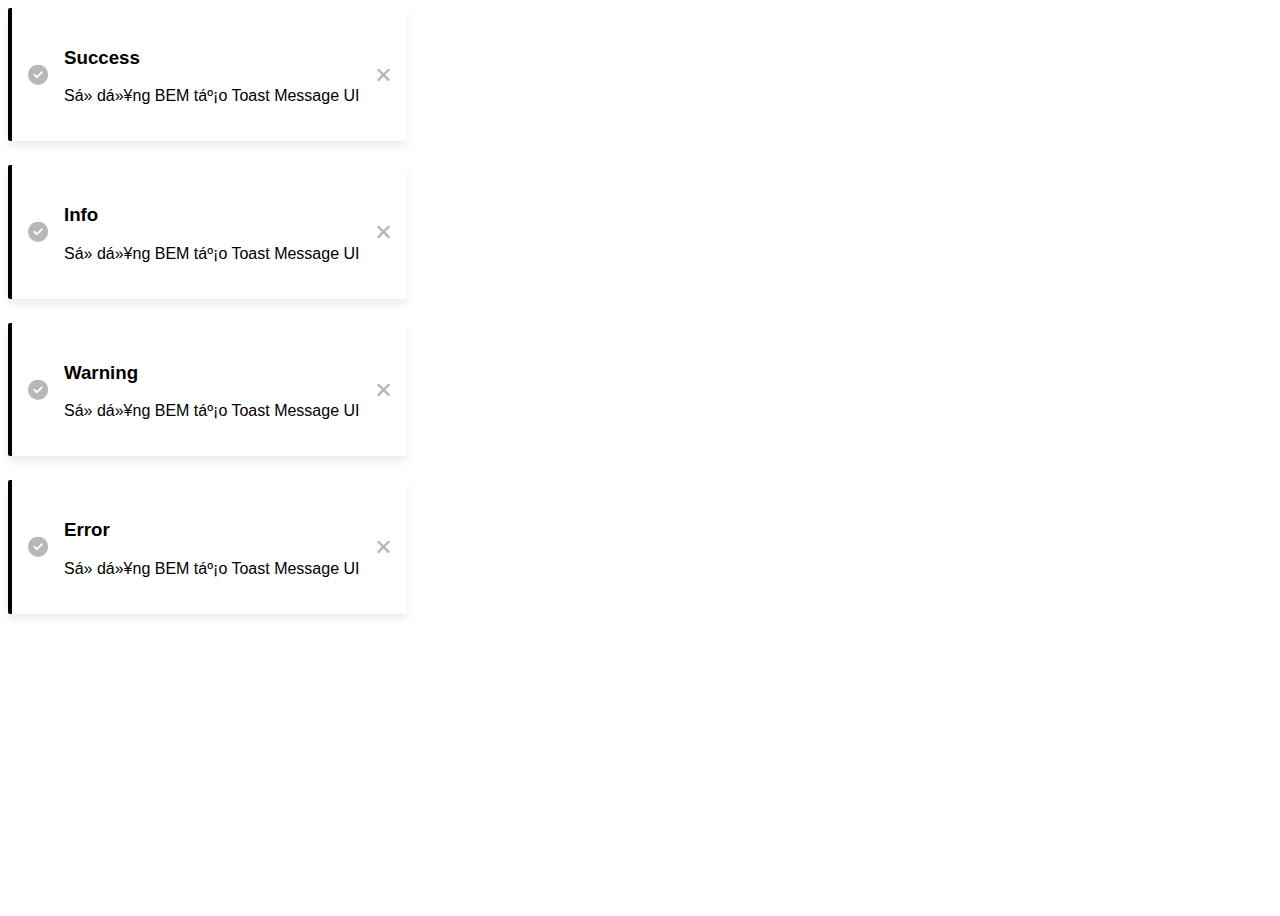
==== 25-12-2024/index.html @ 443a854b "edit" ====
<html>
<head>
    <title>Học HTML và CSS</title>
    <meta charset="UTF-8>">
    <meta name="description" content="Mô tả các nội dung của trang web">
    <meta name="keyword" content="Các từ khóa liên quan SEO">
    <meta name="author" content="Công ty betofumi">
    <meta name="Viewport" content="width=device-width, initial-scale=1.0,  maximum-scale=1.5,     user-scalable=yes">
    <link rel="stylesheet" href="main.css">
    <link rel="stylesheet" href="https://cdnjs.cloudflare.com/ajax/libs/font-awesome/6.7.2/css/all.min.css" integrity="sha512-Evv84Mr4kqVGRNSgIGL/F/aIDqQb7xQ2vcrdIwxfjThSH8CSR7PBEakCr51Ck+w+/U6swU2Im1vVX0SVk9ABhg==" crossorigin="anonymous" referrerpolicy="no-referrer" />    <style>
        body{
            font-family: Arial, Helvetica, sans-serif;
        }
    </style>
</head>
<body>
    <div>
        <!-- Success -->
        <div class="toast">
           <div class="toast__icon">
                <i class="fa-solid fa-circle-check"></i>

           </div>
           <div class="toast__body">
                <h3 class="toast__title">Success</h3>
                <p class="toast__msg"> Sử dụng BEM tạo Toast Message UI </p>
           </div>
           <div class="toast__close">
                <i class="fa-solid fa-xmark"></i>

           </div>
        </div>
        <!-- Info -->
        <div class="toast">
            <div class="toast__icon">
                 <i class="fa-solid fa-circle-check"></i>
 
            </div>
            <div class="toast__body">
                 <h3 class="toast__title">Info</h3>
                 <p class="toast__msg"> Sử dụng BEM tạo Toast Message UI </p>
            </div>
            <div class="toast__close">
                 <i class="fa-solid fa-xmark"></i>
 
            </div>
         </div>
         <!-- Warning -->
        <div class="toast">
            <div class="toast__icon">
                 <i class="fa-solid fa-circle-check"></i>
 
            </div>
            <div class="toast__body">
                 <h3 class="toast__title">Warning</h3>
                 <p class="toast__msg"> Sử dụng BEM tạo Toast Message UI </p>
            </div>
            <div class="toast__close">
                 <i class="fa-solid fa-xmark"></i>
 
            </div>
         </div>
         <!-- Error -->
        <div class="toast">

            
            <div class="toast__icon">
                 <i class="fa-solid fa-circle-check"></i>
 
            </div>
            <div class="toast__body">
                 <h3 class="toast__title">Error</h3>
                 <p class="toast__msg"> Sử dụng BEM tạo Toast Message UI </p>
            </div>
            <div class="toast__close">
                 <i class="fa-solid fa-xmark"></i>
 
            </div>
         </div>
    </div>
    
  
</body>

</html>
---- 25-12-2024/main.css ----
body{
    display: flex;
    background-color: rgb(255, 255, 255);
    /* justify-content: center; */
    height: 100%;
    

}
body > div{
    height: 20px;
}
/* Selector: Chọn tất cả các thẻ <div> là con trực tiếp (direct child) 
của thẻ <body>.  */
.btn{
    display: inline-block;
    text-decoration: none;
    background-color: transparent;
    border: none;
    outline: none;
    color: #fff;
    padding: 12px 48px;
    border-radius: 50px;
    font-weight: bold;
    cursor: pointer;
    transition: opacity .2s; ease;

}
.btn:hover{
    opacity: 0.2;
}
.btn + .btn{
    margin-left:16px;
}
.btn__success{
    background-color: rgb(129, 169, 29);
}
.btn__warn{
    background-color: red;
}
.btn__danger{
    background-color: blue;
}
.btn__disabled{
    opacity: 0.4 !important;
    cursor: default;
}

.toast{
    display: flex;
    align-items: center;
    background-color: fff;
    border-radius: 2px;
    border-left:4px solid;
    padding: 20px 0;
    box-shadow: 0 5px 8px rgba(0, 0, 0, 0.08);
    /* margin: 5px 5px; */
}         
.toast +.toast{
    margin-top: 24px;
}   
.toast__icon{
    font-size: 24px;
}
.toast__icon,
.toast__close{
    font-size: 20px;
    color: rgba(0, 0, 0, 0.3);
    padding: 0 16px;

}

.toast__body{

}
.toast__title{

}
.toast__msg{

}
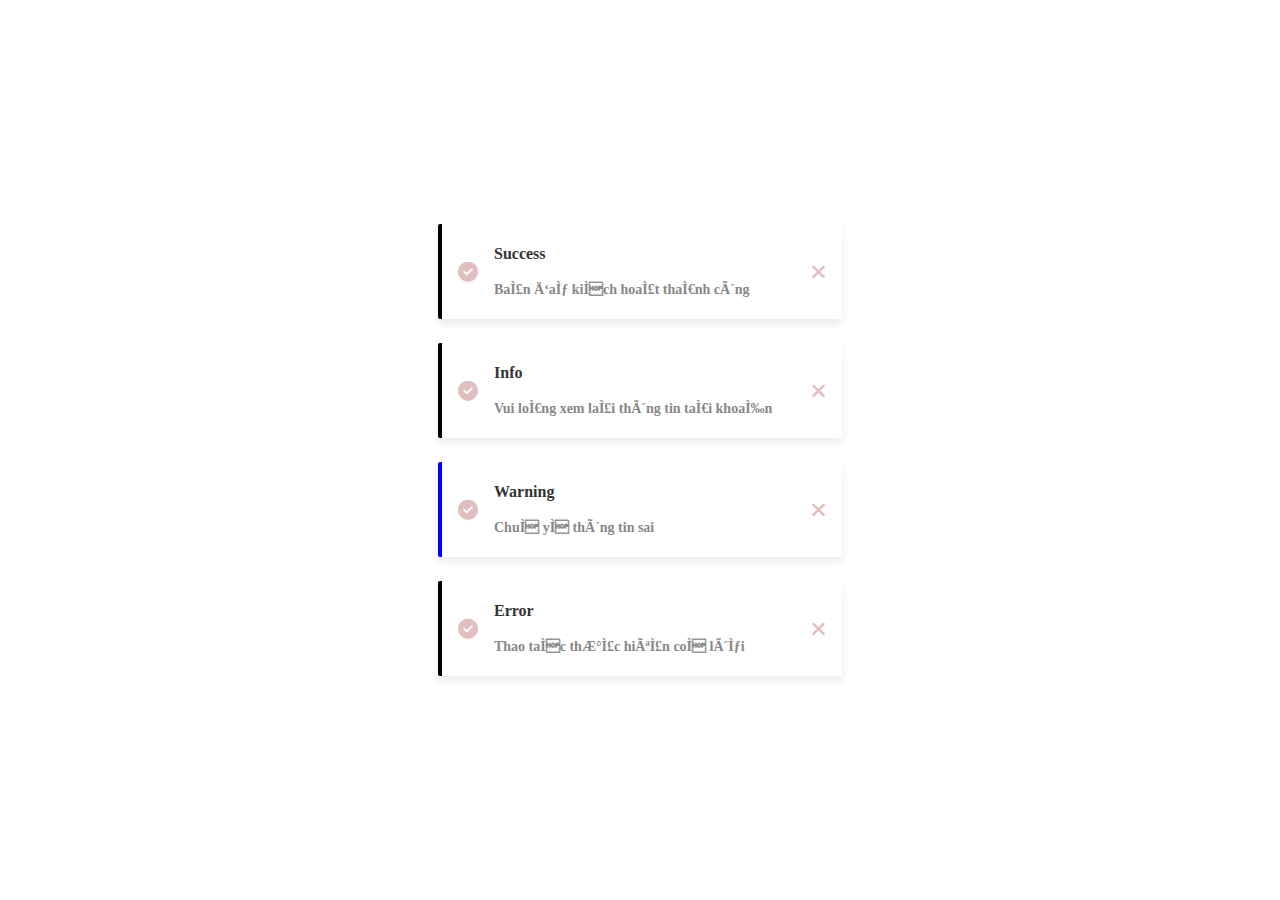
==== commit d6d8f546: "đẩy thư muc mới lên" ====
--- a/25-12-2024/index.html
+++ b/25-12-2024/index.html
@@ -1,29 +1,30 @@
-<html>
+<html lang="en">
 <head>
-    <title>Học HTML và CSS</title>
+    <title>Image srcset attribute</title>
     <meta charset="UTF-8>">
     <meta name="description" content="Mô tả các nội dung của trang web">
     <meta name="keyword" content="Các từ khóa liên quan SEO">
     <meta name="author" content="Công ty betofumi">
     <meta name="Viewport" content="width=device-width, initial-scale=1.0,  maximum-scale=1.5,     user-scalable=yes">
     <link rel="stylesheet" href="main.css">
-    <link rel="stylesheet" href="https://cdnjs.cloudflare.com/ajax/libs/font-awesome/6.7.2/css/all.min.css" integrity="sha512-Evv84Mr4kqVGRNSgIGL/F/aIDqQb7xQ2vcrdIwxfjThSH8CSR7PBEakCr51Ck+w+/U6swU2Im1vVX0SVk9ABhg==" crossorigin="anonymous" referrerpolicy="no-referrer" />    <style>
-        body{
+    <link rel="stylesheet" href="https://cdnjs.cloudflare.com/ajax/libs/font-awesome/6.7.2/css/all.min.css" integrity="sha512-Evv84Mr4kqVGRNSgIGL/F/aIDqQb7xQ2vcrdIwxfjThSH8CSR7PBEakCr51Ck+w+/U6swU2Im1vVX0SVk9ABhg==" crossorigin="anonymous" referrerpolicy="no-referrer" />    
+    <style>
+   /* body{
             font-family: Arial, Helvetica, sans-serif;
-        }
-    </style>
+        } */
+     </style>
 </head>
 <body>
     <div>
         <!-- Success -->
-        <div class="toast">
+        <div class="toast toast--success">
            <div class="toast__icon">
                 <i class="fa-solid fa-circle-check"></i>
 
            </div>
            <div class="toast__body">
                 <h3 class="toast__title">Success</h3>
-                <p class="toast__msg"> Sử dụng BEM tạo Toast Message UI </p>
+                <p class="toast__msg"> Bạn đã kích hoạt thành công</p>
            </div>
            <div class="toast__close">
                 <i class="fa-solid fa-xmark"></i>
@@ -31,14 +32,14 @@
            </div>
         </div>
         <!-- Info -->
-        <div class="toast">
+        <div class="toast toast--info">
             <div class="toast__icon">
                  <i class="fa-solid fa-circle-check"></i>
  
             </div>
             <div class="toast__body">
                  <h3 class="toast__title">Info</h3>
-                 <p class="toast__msg"> Sử dụng BEM tạo Toast Message UI </p>
+                 <p class="toast__msg"> Vui lòng xem lại thông tin tài khoản </p>
             </div>
             <div class="toast__close">
                  <i class="fa-solid fa-xmark"></i>
@@ -46,14 +47,14 @@
             </div>
          </div>
          <!-- Warning -->
-        <div class="toast">
+        <div class="toast toast--warning">
             <div class="toast__icon">
                  <i class="fa-solid fa-circle-check"></i>
  
             </div>
             <div class="toast__body">
                  <h3 class="toast__title">Warning</h3>
-                 <p class="toast__msg"> Sử dụng BEM tạo Toast Message UI </p>
+                 <p class="toast__msg">Chú ý thông tin sai</p>
             </div>
             <div class="toast__close">
                  <i class="fa-solid fa-xmark"></i>
@@ -61,7 +62,7 @@
             </div>
          </div>
          <!-- Error -->
-        <div class="toast">
+        <div class="toast toast--error">
 
             
             <div class="toast__icon">
@@ -70,7 +71,7 @@
             </div>
             <div class="toast__body">
                  <h3 class="toast__title">Error</h3>
-                 <p class="toast__msg"> Sử dụng BEM tạo Toast Message UI </p>
+                 <p class="toast__msg">Thao tác thực hiện có lỗi</p>
             </div>
             <div class="toast__close">
                  <i class="fa-solid fa-xmark"></i>
--- a/25-12-2024/main.css
+++ b/25-12-2024/main.css
@@ -1,14 +1,87 @@
 body{
     display: flex;
     background-color: rgb(255, 255, 255);
-    /* justify-content: center; */
-    height: 100%;
+    justify-content: center;
+}
+body > div{
+    height: auto;
+    align-content: center;
     
 
 }
-body > div{
-    height: 20px;
+
+.toast{
+    display: flex;
+    align-items: center;
+    background-color: fff;
+    border-radius: 2px;
+    border-left:4px solid;
+    max-width: 600px;
+    min-width: 400px;
+    padding: 5px 0;
+    box-shadow: 0 5px 8px rgba(0, 0, 0, 0.08);
+    /* margin: 5px 5px; */
+} 
+
+.toast + .toast{
+    margin-top: 24px;
+} 
+
+.toast__icon{
+    font-size: 24px;
 }
+
+.toast__icon,
+.toast__close{
+    font-size: 20px;
+    color: rgba(152, 28, 28, 0.3);
+    padding: 0 16px;
+    cursor: pointer;
+
+}
+
+.toast__body{
+    flex-grow: 1;
+
+}
+
+.toast__title{
+    font-size: 16px;
+    font-weight: 600;
+    color:#333
+}
+
+.toast__msg{
+    font-size: 14px;
+    font-weight: 600;
+    color:#888;
+    margin-top: 4px; 
+    line-height: 1.5;
+}
+
+.toast--succes{
+    border-color: aquamarine;
+}
+.toast--succes .toast--icon{
+    border-color: aquamarine;
+}
+
+
+.toast--inf{
+    border-color: red;
+}
+
+  
+.toast--warning{
+    border-color: blue;
+}
+
+.toast--erro{
+    border-color: #f5bb1c;
+}
+
+
+
 /* Selector: Chọn tất cả các thẻ <div> là con trực tiếp (direct child) 
 của thẻ <body>.  */
 .btn{
@@ -43,38 +116,4 @@
 .btn__disabled{
     opacity: 0.4 !important;
     cursor: default;
-}
-
-.toast{
-    display: flex;
-    align-items: center;
-    background-color: fff;
-    border-radius: 2px;
-    border-left:4px solid;
-    padding: 20px 0;
-    box-shadow: 0 5px 8px rgba(0, 0, 0, 0.08);
-    /* margin: 5px 5px; */
-}         
-.toast +.toast{
-    margin-top: 24px;
-}   
-.toast__icon{
-    font-size: 24px;
-}
-.toast__icon,
-.toast__close{
-    font-size: 20px;
-    color: rgba(0, 0, 0, 0.3);
-    padding: 0 16px;
-
-}
-
-.toast__body{
-
-}
-.toast__title{
-
-}
-.toast__msg{
-
-}
+}